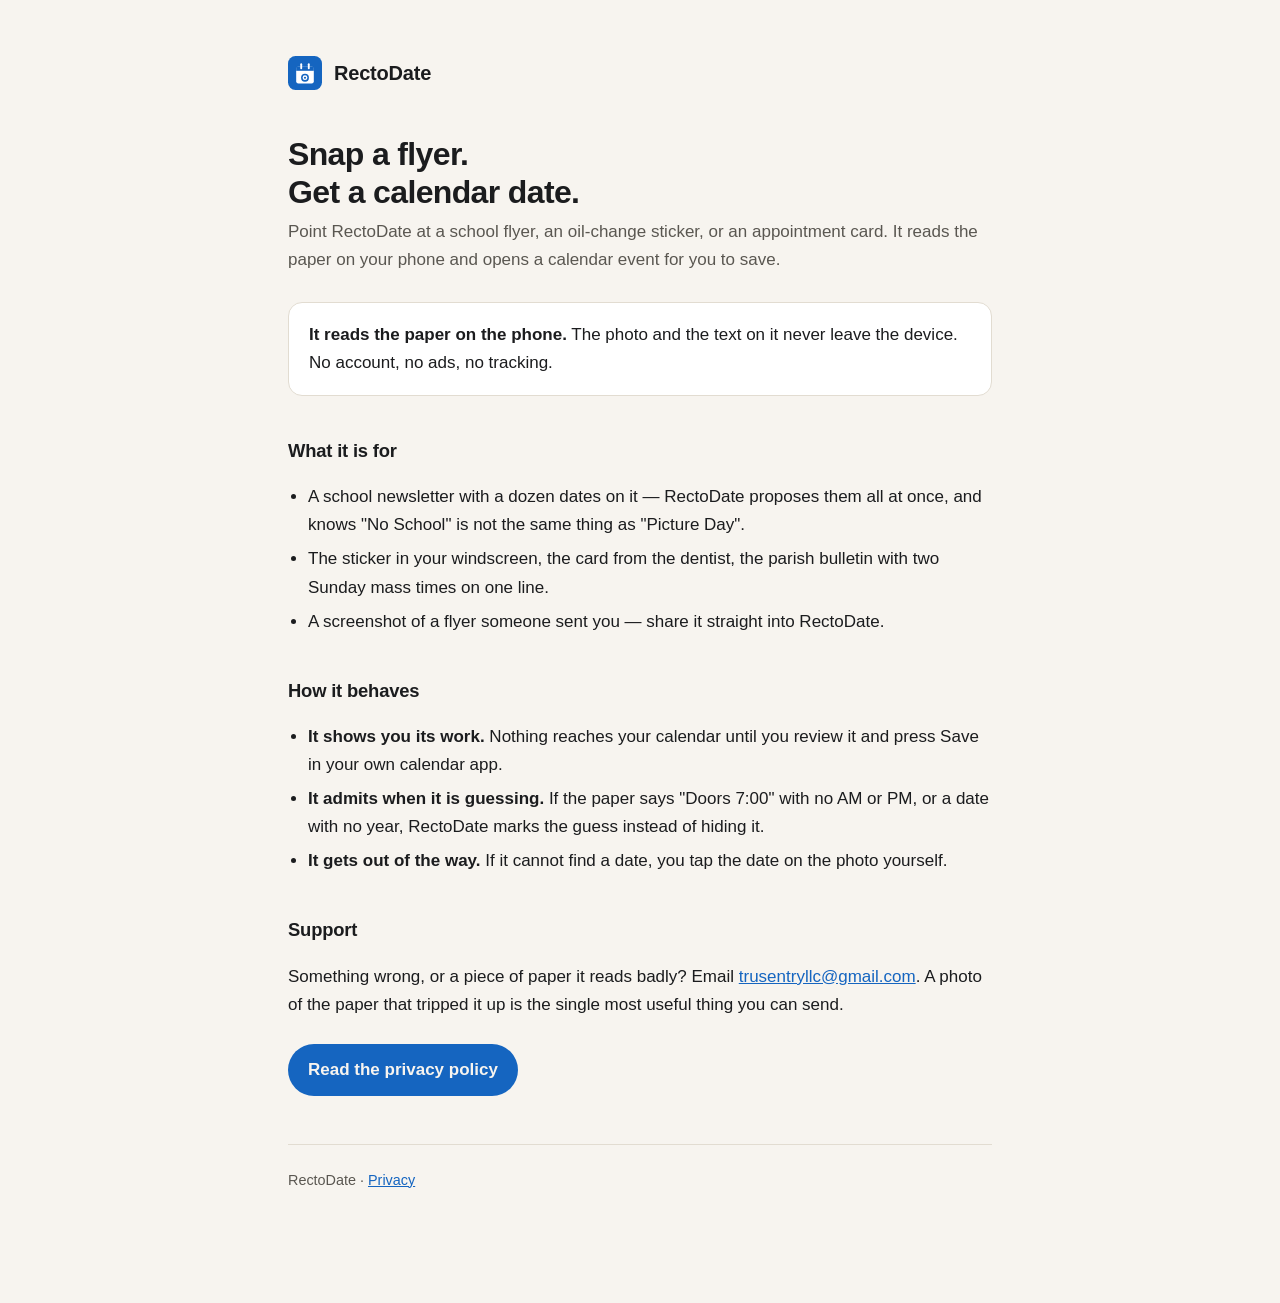
==== index.html @ b3b445ae "Add privacy policy, support page and stylesheet" ====
<!doctype html>
<html lang="en">
<head>
<meta charset="utf-8">
<meta name="viewport" content="width=device-width, initial-scale=1">
<title>RectoDate — paper to calendar</title>
<meta name="description" content="Snap a flyer. Get a calendar date. On-device, private, no account.">
<link rel="stylesheet" href="style.css">
</head>
<body>
<div class="wrap">

<header>
  <a class="mark" href="./">
    <svg width="34" height="34" viewBox="0 0 108 108" aria-hidden="true">
      <rect width="108" height="108" rx="24" fill="#1565C0"/>
      <rect x="26" y="33" width="56" height="54" rx="7" fill="#fff"/>
      <rect x="26" y="33" width="56" height="14" fill="#1565C0"/>
      <rect x="39" y="23" width="6" height="19" rx="3" fill="#fff"/>
      <rect x="63" y="23" width="6" height="19" rx="3" fill="#fff"/>
      <circle cx="54" cy="69" r="12.5" fill="#1565C0"/>
      <circle cx="54" cy="69" r="7.6" fill="#fff"/>
      <circle cx="54" cy="69" r="3.4" fill="#1565C0"/>
    </svg>
    <b>RectoDate</b>
  </a>
</header>

<h1>Snap a flyer.<br>Get a calendar date.</h1>
<p class="sub">Point RectoDate at a school flyer, an oil-change sticker, or an appointment card.
It reads the paper on your phone and opens a calendar event for you to save.</p>

<div class="lede">
  <p><strong>It reads the paper on the phone.</strong> The photo and the text on it never leave the
  device. No account, no ads, no tracking.</p>
</div>

<h2>What it is for</h2>
<ul>
  <li>A school newsletter with a dozen dates on it — RectoDate proposes them all at once, and
      knows "No School" is not the same thing as "Picture Day".</li>
  <li>The sticker in your windscreen, the card from the dentist, the parish bulletin with two
      Sunday mass times on one line.</li>
  <li>A screenshot of a flyer someone sent you — share it straight into RectoDate.</li>
</ul>

<h2>How it behaves</h2>
<ul>
  <li><strong>It shows you its work.</strong> Nothing reaches your calendar until you review it and
      press Save in your own calendar app.</li>
  <li><strong>It admits when it is guessing.</strong> If the paper says "Doors 7:00" with no AM or
      PM, or a date with no year, RectoDate marks the guess instead of hiding it.</li>
  <li><strong>It gets out of the way.</strong> If it cannot find a date, you tap the date on the
      photo yourself.</li>
</ul>

<h2>Support</h2>
<p>Something wrong, or a piece of paper it reads badly? Email
<a href="mailto:trusentryllc@gmail.com">trusentryllc@gmail.com</a>. A photo of the paper that
tripped it up is the single most useful thing you can send.</p>

<p><a class="cta" href="privacy.html">Read the privacy policy</a></p>

<hr>
<footer>
  <p>RectoDate · <a href="privacy.html">Privacy</a></p>
</footer>

</div>
</body>
</html>
---- style.css ----
:root {
  --paper: #F7F4EF;
  --ink: #1B1C1E;
  --muted: #5A5751;
  --blue: #1565C0;
  --rule: #E2DCD1;
  --card: #FFFFFF;
}
@media (prefers-color-scheme: dark) {
  :root {
    --paper: #111315;
    --ink: #E3E2E0;
    --muted: #A9ADB1;
    --blue: #9FC6FF;
    --rule: #2C2F33;
    --card: #191C1F;
  }
}
* { box-sizing: border-box; }
html { -webkit-text-size-adjust: 100%; }
body {
  margin: 0;
  padding: 0 16px 96px;
  background: var(--paper);
  color: var(--ink);
  font: 17px/1.65 -apple-system, BlinkMacSystemFont, "Segoe UI", Roboto, Helvetica, Arial, sans-serif;
}
.wrap { max-width: 44rem; margin: 0 auto; }
header { padding: 56px 0 8px; }
.mark {
  display: inline-flex; align-items: center; gap: 12px;
  text-decoration: none; color: inherit;
}
.mark svg { display: block; }
.mark b { font-size: 1.25rem; letter-spacing: -0.01em; }
h1 { font-size: 2rem; line-height: 1.2; letter-spacing: -0.02em; margin: 28px 0 6px; }
h2 { font-size: 1.15rem; margin: 40px 0 8px; letter-spacing: -0.01em; }
.sub { color: var(--muted); margin: 0 0 8px; }
.lede {
  background: var(--card);
  border: 1px solid var(--rule);
  border-radius: 14px;
  padding: 18px 20px;
  margin: 28px 0;
}
.lede p:first-child { margin-top: 0; }
.lede p:last-child { margin-bottom: 0; }
ul { padding-left: 1.25rem; }
li { margin: 6px 0; }
a { color: var(--blue); }
hr { border: 0; border-top: 1px solid var(--rule); margin: 48px 0 24px; }
footer { color: var(--muted); font-size: 0.9rem; }
code {
  background: var(--card); border: 1px solid var(--rule);
  border-radius: 6px; padding: 1px 6px; font-size: 0.9em;
}
.note { color: var(--muted); font-size: 0.95rem; }
.cta {
  display: inline-block; text-decoration: none;
  background: var(--blue); color: var(--paper);
  padding: 12px 20px; border-radius: 999px; font-weight: 600;
  margin-top: 8px;
}
@media (prefers-color-scheme: dark) { .cta { color: #06182C; } }
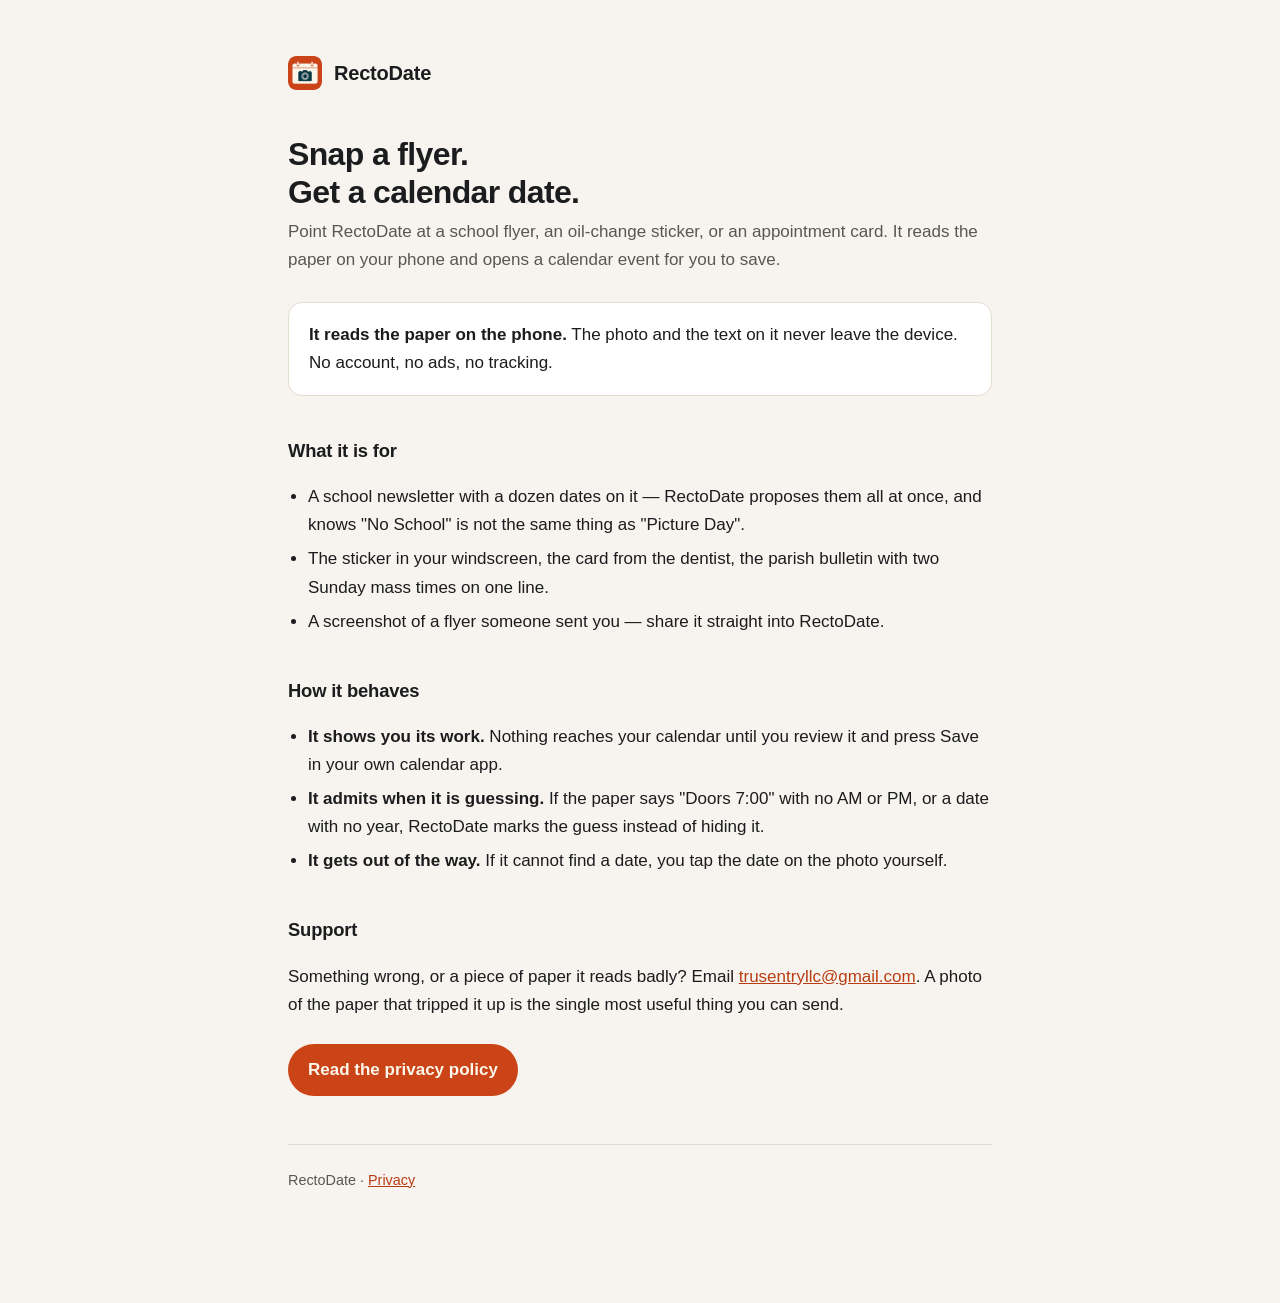
==== commit 8407851d: "Rebrand site to the orange app icon" ====
--- a/index.html
+++ b/index.html
@@ -5,6 +5,7 @@
 <meta name="viewport" content="width=device-width, initial-scale=1">
 <title>RectoDate — paper to calendar</title>
 <meta name="description" content="Snap a flyer. Get a calendar date. On-device, private, no account.">
+<link rel="icon" href="favicon.png" type="image/png">
 <link rel="stylesheet" href="style.css">
 </head>
 <body>
@@ -12,16 +13,7 @@
 
 <header>
   <a class="mark" href="./">
-    <svg width="34" height="34" viewBox="0 0 108 108" aria-hidden="true">
-      <rect width="108" height="108" rx="24" fill="#1565C0"/>
-      <rect x="26" y="33" width="56" height="54" rx="7" fill="#fff"/>
-      <rect x="26" y="33" width="56" height="14" fill="#1565C0"/>
-      <rect x="39" y="23" width="6" height="19" rx="3" fill="#fff"/>
-      <rect x="63" y="23" width="6" height="19" rx="3" fill="#fff"/>
-      <circle cx="54" cy="69" r="12.5" fill="#1565C0"/>
-      <circle cx="54" cy="69" r="7.6" fill="#fff"/>
-      <circle cx="54" cy="69" r="3.4" fill="#1565C0"/>
-    </svg>
+    <img src="icon.png" alt="" width="34" height="34">
     <b>RectoDate</b>
   </a>
 </header>
--- a/style.css
+++ b/style.css
@@ -2,7 +2,8 @@
   --paper: #F7F4EF;
   --ink: #1B1C1E;
   --muted: #5A5751;
-  --blue: #1565C0;
+  --accent: #B83D12;        /* the icon's orange, darkened for text contrast */
+  --accent-solid: #CA4418;  /* the icon's orange, for solid fills */
   --rule: #E2DCD1;
   --card: #FFFFFF;
 }
@@ -11,7 +12,8 @@
     --paper: #111315;
     --ink: #E3E2E0;
     --muted: #A9ADB1;
-    --blue: #9FC6FF;
+    --accent: #FF9A6E;
+    --accent-solid: #CA4418;
     --rule: #2C2F33;
     --card: #191C1F;
   }
@@ -31,7 +33,7 @@
   display: inline-flex; align-items: center; gap: 12px;
   text-decoration: none; color: inherit;
 }
-.mark svg { display: block; }
+.mark img { display: block; width: 34px; height: 34px; border-radius: 8px; }
 .mark b { font-size: 1.25rem; letter-spacing: -0.01em; }
 h1 { font-size: 2rem; line-height: 1.2; letter-spacing: -0.02em; margin: 28px 0 6px; }
 h2 { font-size: 1.15rem; margin: 40px 0 8px; letter-spacing: -0.01em; }
@@ -47,7 +49,7 @@
 .lede p:last-child { margin-bottom: 0; }
 ul { padding-left: 1.25rem; }
 li { margin: 6px 0; }
-a { color: var(--blue); }
+a { color: var(--accent); }
 hr { border: 0; border-top: 1px solid var(--rule); margin: 48px 0 24px; }
 footer { color: var(--muted); font-size: 0.9rem; }
 code {
@@ -57,8 +59,8 @@
 .note { color: var(--muted); font-size: 0.95rem; }
 .cta {
   display: inline-block; text-decoration: none;
-  background: var(--blue); color: var(--paper);
+  background: var(--accent-solid); color: #FBF7EB;
   padding: 12px 20px; border-radius: 999px; font-weight: 600;
   margin-top: 8px;
 }
-@media (prefers-color-scheme: dark) { .cta { color: #06182C; } }
+@media (prefers-color-scheme: dark) { .cta { color: #FBF7EB; } }
